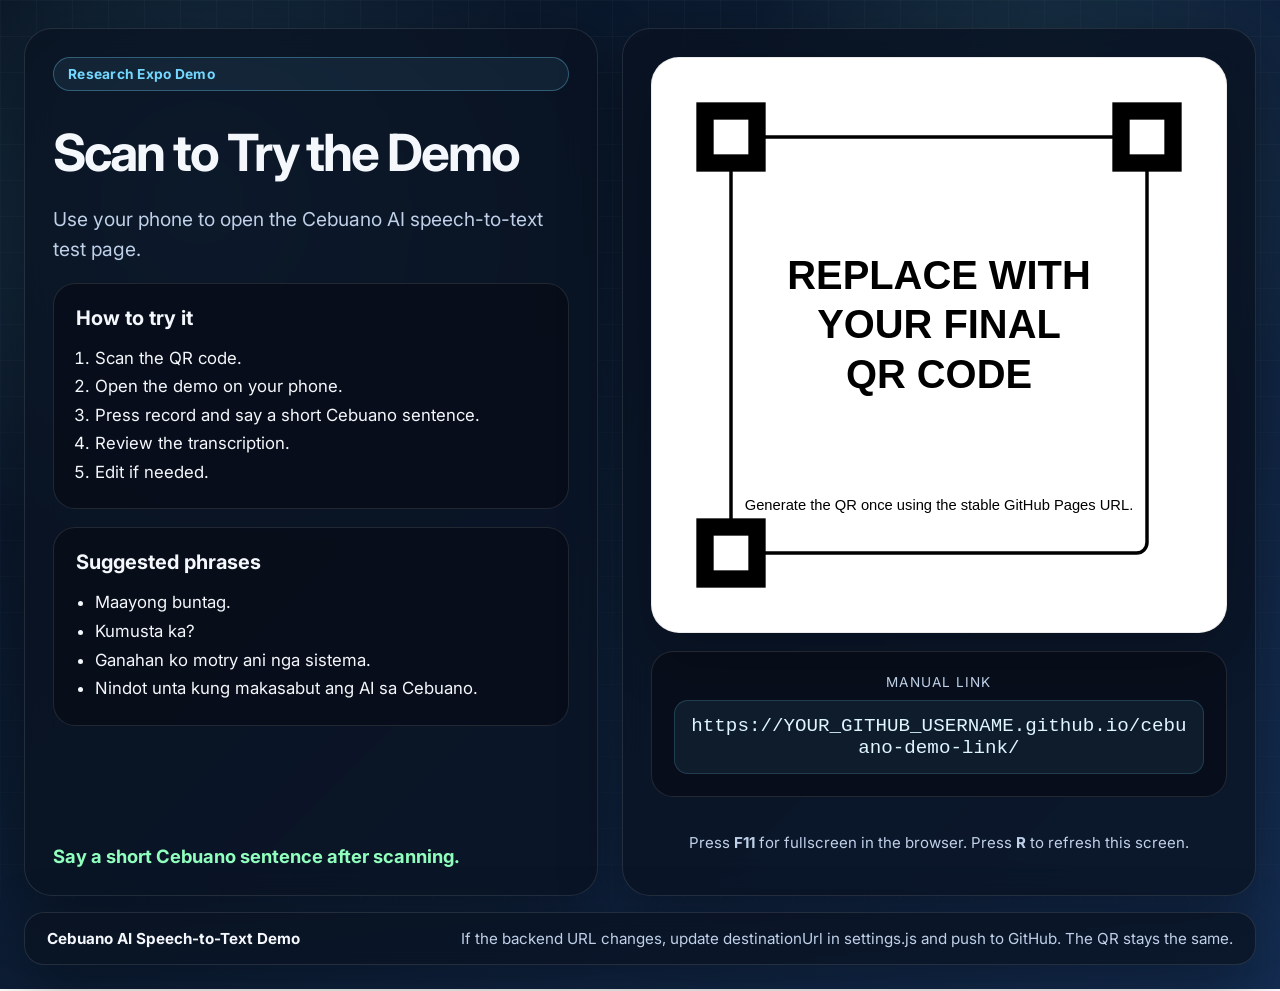
==== display.html @ 3bad25d9 "cebuano qr display template" ====
<!DOCTYPE html>
<html lang="en">
<head>
  <meta charset="UTF-8" />
  <meta name="viewport" content="width=device-width, initial-scale=1.0" />
  <title>Cebuano Demo QR Screen</title>
  <link rel="preconnect" href="https://fonts.googleapis.com">
  <link rel="preconnect" href="https://fonts.gstatic.com" crossorigin>
  <link href="https://fonts.googleapis.com/css2?family=Inter:wght@400;600;700;800&display=swap" rel="stylesheet">
  <link rel="stylesheet" href="./styles.css" />
</head>
<body class="display-body">
  <main class="display-shell">
    <section class="display-panel left-panel">
      <span class="badge">Research Expo Demo</span>
      <h1 id="boothTitle">Scan to Try the Demo</h1>
      <p id="boothSubtitle" class="lead">Use your phone to open the Cebuano AI speech-to-text test page.</p>

      <div class="steps-card">
        <h2>How to try it</h2>
        <ol>
          <li>Scan the QR code.</li>
          <li>Open the demo on your phone.</li>
          <li>Press record and say a short Cebuano sentence.</li>
          <li>Review the transcription.</li>
          <li>Edit if needed.</li>
        </ol>
      </div>

      <div class="samples-card">
        <h2>Suggested phrases</h2>
        <ul id="sampleList"></ul>
      </div>

      <p id="helperLine" class="helper-line">Say a short Cebuano sentence after scanning.</p>
    </section>

    <section class="display-panel qr-panel">
      <div class="qr-frame">
        <img id="qrImage" src="./assets/qr-placeholder.svg" alt="QR code for Cebuano speech-to-text demo" />
      </div>

      <div class="url-card">
        <span class="label">Manual link</span>
        <code id="stableUrlLarge">https://YOUR_GITHUB_USERNAME.github.io/cebuano-demo-link/</code>
      </div>

      <p class="tiny">Press <strong>F11</strong> for fullscreen in the browser. Press <strong>R</strong> to refresh this screen.</p>
    </section>
  </main>

  <footer class="display-footer">
    <span id="projectNameFooter">Cebuano AI Speech-to-Text Demo</span>
    <span id="footerNote">If the backend URL changes, update destinationUrl in settings.js and push to GitHub. The QR stays the same.</span>
  </footer>

  <script src="./settings.js"></script>
  <script src="./scripts/display.js"></script>
</body>
</html>
---- styles.css ----
:root {
  --bg-1: #07111f;
  --bg-2: #0d1e36;
  --bg-3: #142d52;
  --panel: rgba(10, 19, 34, 0.78);
  --panel-strong: rgba(8, 14, 25, 0.92);
  --line: rgba(255, 255, 255, 0.11);
  --text: #f4f7fb;
  --muted: #bfd0e8;
  --accent: #74d7ff;
  --accent-2: #90ffbe;
  --shadow: 0 20px 60px rgba(0, 0, 0, 0.38);
}

* {
  box-sizing: border-box;
}

html, body {
  margin: 0;
  min-height: 100%;
  font-family: "Inter", Arial, sans-serif;
  color: var(--text);
  background:
    radial-gradient(circle at 15% 20%, rgba(116, 215, 255, 0.16), transparent 28%),
    radial-gradient(circle at 80% 18%, rgba(144, 255, 190, 0.12), transparent 24%),
    linear-gradient(135deg, var(--bg-1), var(--bg-2) 45%, var(--bg-3));
}

body::before {
  content: "";
  position: fixed;
  inset: 0;
  pointer-events: none;
  background-image:
    linear-gradient(rgba(255,255,255,0.03) 1px, transparent 1px),
    linear-gradient(90deg, rgba(255,255,255,0.03) 1px, transparent 1px);
  background-size: 36px 36px;
  mask-image: linear-gradient(to bottom, rgba(0,0,0,0.88), rgba(0,0,0,0.45));
}

.redirect-body,
.display-body {
  position: relative;
}

.redirect-shell,
.display-shell {
  width: min(1400px, calc(100vw - 48px));
  margin: 0 auto;
  position: relative;
  z-index: 1;
}

.redirect-shell {
  min-height: 100vh;
  display: grid;
  place-items: center;
  padding: 32px 0;
}

.redirect-card,
.display-panel,
.display-footer {
  backdrop-filter: blur(16px);
  -webkit-backdrop-filter: blur(16px);
  background: var(--panel);
  border: 1px solid var(--line);
  box-shadow: var(--shadow);
}

.redirect-card {
  width: min(920px, 100%);
  padding: 36px;
  border-radius: 28px;
}

.badge {
  display: inline-flex;
  align-items: center;
  gap: 8px;
  padding: 8px 14px;
  border-radius: 999px;
  border: 1px solid rgba(116, 215, 255, 0.32);
  background: rgba(116, 215, 255, 0.08);
  color: var(--accent);
  font-weight: 700;
  letter-spacing: 0.02em;
  font-size: 0.86rem;
}

h1 {
  margin: 18px 0 10px;
  font-size: clamp(2.3rem, 4vw, 4.4rem);
  line-height: 0.98;
  letter-spacing: -0.04em;
}

h2 {
  margin: 0 0 14px;
  font-size: 1.25rem;
}

.lead {
  margin: 0;
  color: var(--muted);
  font-size: clamp(1rem, 1.8vw, 1.2rem);
  line-height: 1.55;
  max-width: 62ch;
}

.info-grid {
  margin-top: 28px;
  display: grid;
  grid-template-columns: repeat(2, minmax(0, 1fr));
  gap: 16px;
}

.info-block,
.steps-card,
.samples-card,
.url-card {
  border-radius: 22px;
  background: var(--panel-strong);
  border: 1px solid var(--line);
}

.info-block {
  padding: 20px;
}

.label {
  display: block;
  color: var(--muted);
  font-size: 0.85rem;
  text-transform: uppercase;
  letter-spacing: 0.08em;
  margin-bottom: 10px;
}

code {
  display: block;
  overflow-wrap: anywhere;
  font-family: ui-monospace, SFMono-Regular, Menlo, Consolas, monospace;
  color: #dff6ff;
  background: rgba(116, 215, 255, 0.08);
  border: 1px solid rgba(116, 215, 255, 0.18);
  border-radius: 14px;
  padding: 14px 16px;
  font-size: 0.95rem;
}

.actions {
  display: flex;
  flex-wrap: wrap;
  gap: 14px;
  margin-top: 28px;
}

.primary-btn,
.secondary-btn {
  text-decoration: none;
  border-radius: 16px;
  padding: 14px 20px;
  font-weight: 700;
  transition: transform 0.18s ease, opacity 0.18s ease, background 0.18s ease;
}

.primary-btn {
  background: linear-gradient(135deg, var(--accent), #4ec5ff);
  color: #031220;
}

.secondary-btn {
  background: rgba(255,255,255,0.06);
  color: var(--text);
  border: 1px solid var(--line);
}

.primary-btn:hover,
.secondary-btn:hover {
  transform: translateY(-1px);
}

.tiny {
  color: var(--muted);
  margin-top: 18px;
  font-size: 0.94rem;
}

.display-shell {
  min-height: calc(100vh - 104px);
  padding: 28px 0 16px;
  display: grid;
  grid-template-columns: minmax(420px, 0.95fr) minmax(420px, 1.05fr);
  gap: 24px;
  align-items: stretch;
}

.display-panel {
  border-radius: 28px;
  padding: 28px;
}

.left-panel {
  display: flex;
  flex-direction: column;
  gap: 18px;
}

.qr-panel {
  display: flex;
  flex-direction: column;
  justify-content: center;
  gap: 18px;
  text-align: center;
}

.steps-card,
.samples-card,
.url-card {
  padding: 22px;
}

.steps-card ol,
.samples-card ul {
  margin: 0;
  padding-left: 1.2rem;
  color: var(--text);
  line-height: 1.7;
  font-size: 1.05rem;
}

.helper-line {
  margin: auto 0 0;
  font-size: 1.15rem;
  font-weight: 700;
  color: var(--accent-2);
}

.qr-frame {
  background: #ffffff;
  border-radius: 28px;
  padding: 28px;
  width: min(100%, 640px);
  margin: 0 auto;
  box-shadow: inset 0 0 0 1px rgba(0,0,0,0.08), 0 24px 60px rgba(0,0,0,0.22);
}

.qr-frame img {
  display: block;
  width: 100%;
  aspect-ratio: 1 / 1;
  object-fit: contain;
}

.url-card {
  width: min(100%, 640px);
  margin: 0 auto;
}

#stableUrlLarge {
  font-size: clamp(1rem, 1.7vw, 1.2rem);
}

.display-footer {
  position: relative;
  z-index: 1;
  width: min(1400px, calc(100vw - 48px));
  margin: 0 auto 24px;
  padding: 16px 22px;
  border-radius: 20px;
  display: flex;
  gap: 16px;
  justify-content: space-between;
  align-items: center;
  color: var(--muted);
  font-size: 0.95rem;
}

#projectNameFooter {
  color: var(--text);
  font-weight: 700;
}

@media (max-width: 1100px) {
  .display-shell {
    grid-template-columns: 1fr;
  }
}

@media (max-width: 720px) {
  .redirect-shell,
  .display-shell {
    width: min(100vw - 24px, 1400px);
  }

  .redirect-card,
  .display-panel {
    padding: 22px;
    border-radius: 22px;
  }

  .info-grid {
    grid-template-columns: 1fr;
  }

  .display-footer {
    width: min(100vw - 24px, 1400px);
    margin-bottom: 12px;
    flex-direction: column;
    align-items: flex-start;
  }
}
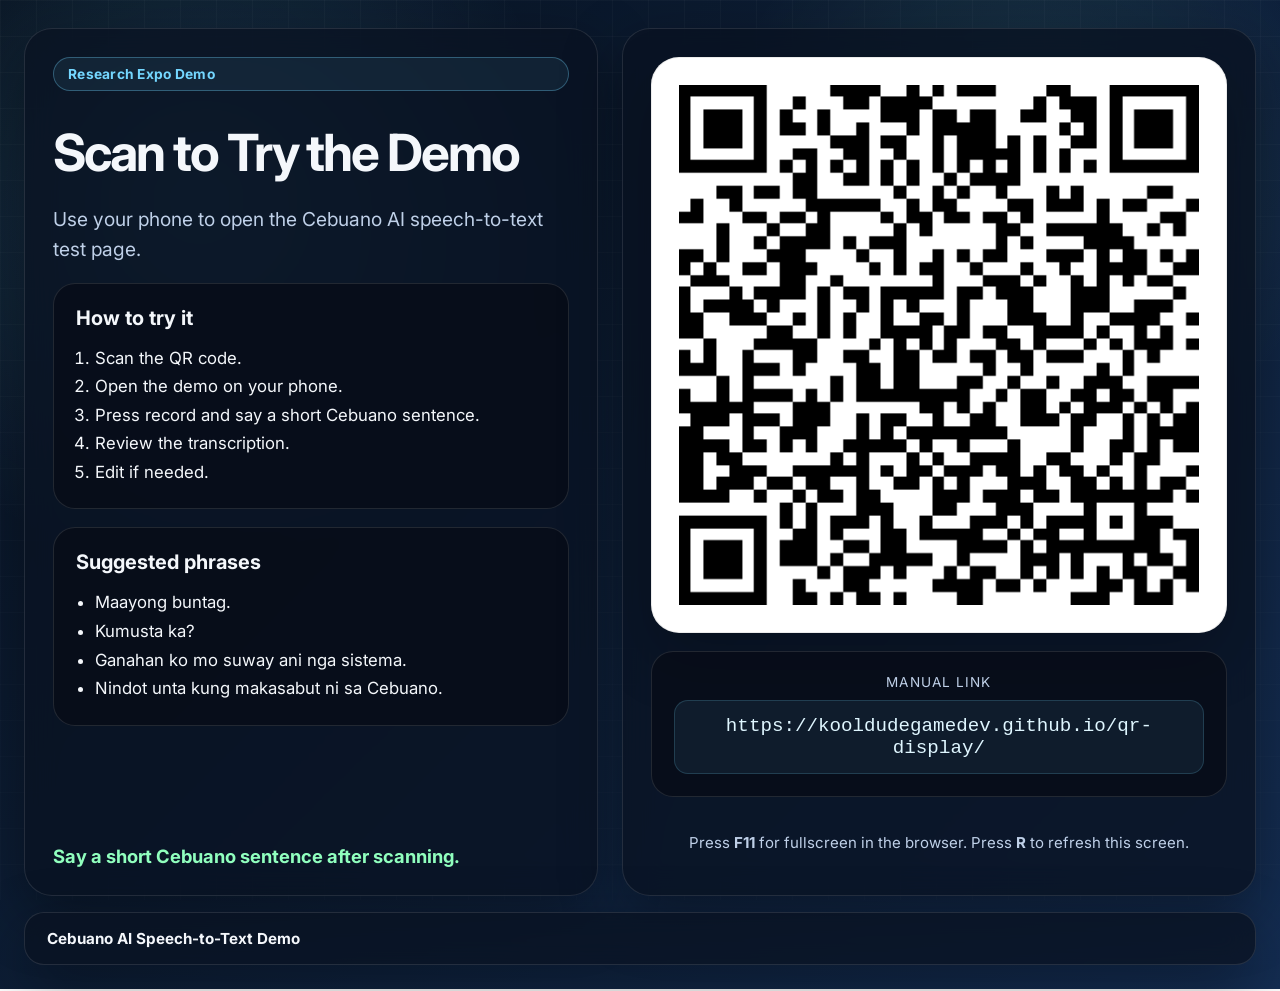
==== commit 3ed1aca1: "Updated destination URL" ====
--- a/display.html
+++ b/display.html
@@ -37,7 +37,7 @@
 
     <section class="display-panel qr-panel">
       <div class="qr-frame">
-        <img id="qrImage" src="./assets/qr-placeholder.svg" alt="QR code for Cebuano speech-to-text demo" />
+        <img id="qrImage" src="./assets/qr-code.png" alt="QR code for Cebuano speech-to-text demo" />
       </div>
 
       <div class="url-card">
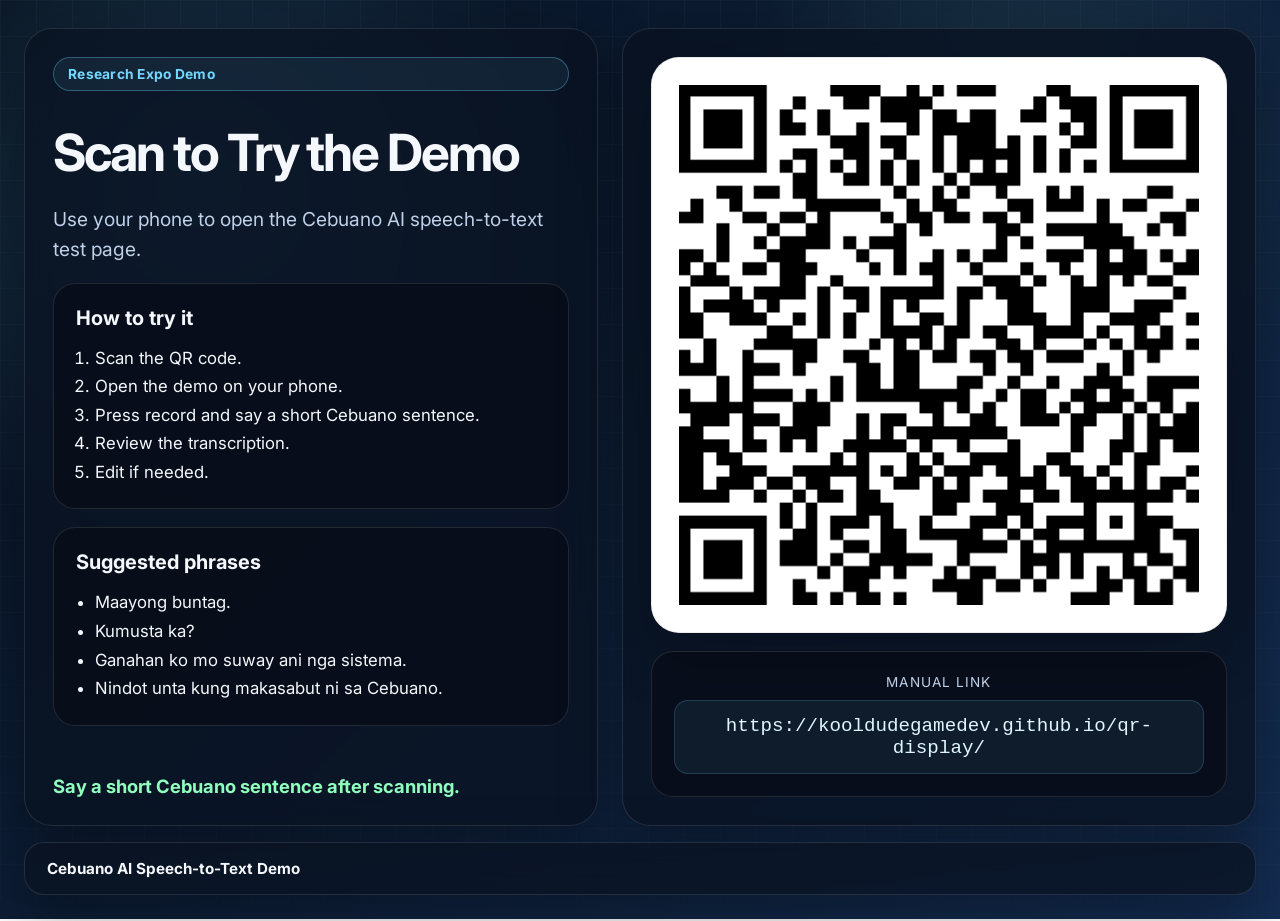
==== commit eca07528: "Updated destination URL" ====
--- a/display.html
+++ b/display.html
@@ -45,7 +45,7 @@
         <code id="stableUrlLarge">https://YOUR_GITHUB_USERNAME.github.io/cebuano-demo-link/</code>
       </div>
 
-      <p class="tiny">Press <strong>F11</strong> for fullscreen in the browser. Press <strong>R</strong> to refresh this screen.</p>
+      <!-- <p class="tiny">Press <strong>F11</strong> for fullscreen in the browser. Press <strong>R</strong> to refresh this screen.</p> -->
     </section>
   </main>
 
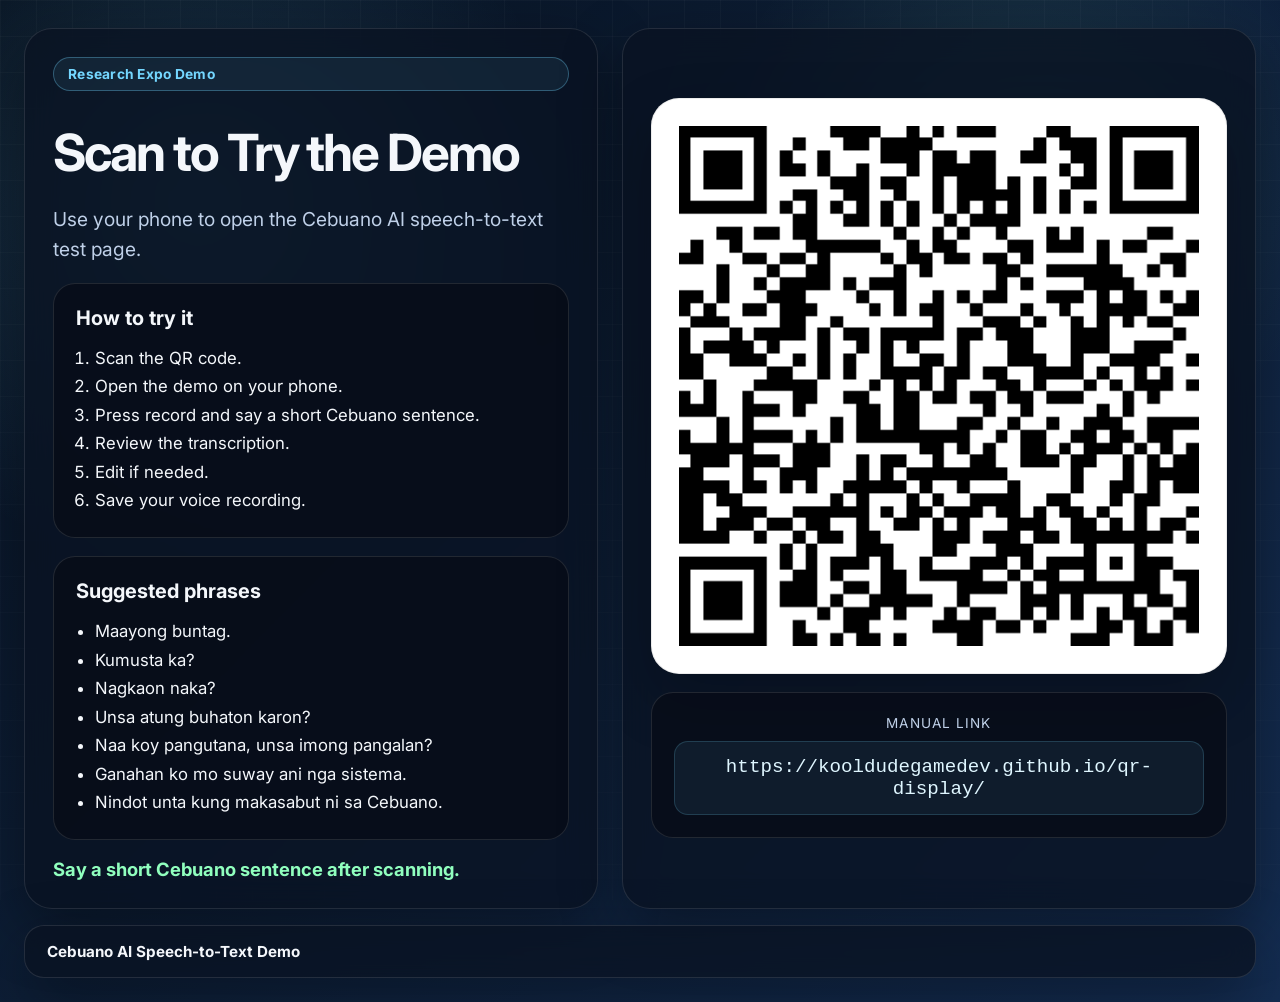
==== commit 034a659a: "Updated destination URL" ====
--- a/display.html
+++ b/display.html
@@ -24,6 +24,7 @@
           <li>Press record and say a short Cebuano sentence.</li>
           <li>Review the transcription.</li>
           <li>Edit if needed.</li>
+          <li>Save your voice recording.</li>
         </ol>
       </div>
 
